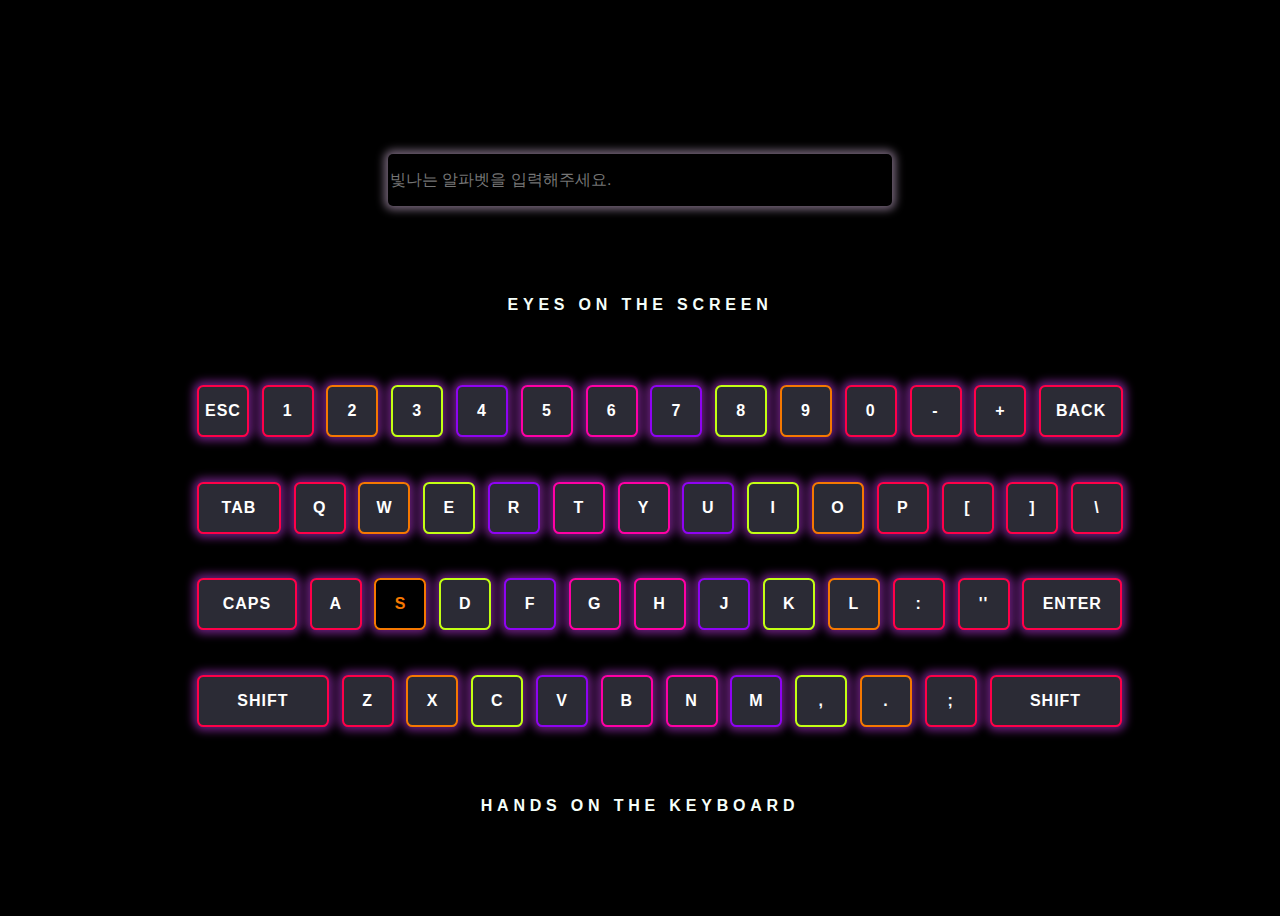
==== index.html @ 645b40df "포트폴리오 구현중" ====
<!DOCTYPE html>
<html lang="ko">
  <head>
    <meta charset="UTF-8" />
    <meta http-equiv="X-UA-Compatible" content="IE=edge" />
    <meta name="viewport" content="width=device-width, initial-scale=1.0" />
    <title>keyboard</title>
    <!--css연결-->
    <link rel="stylesheet" href="css/style.css" />
    <!--script 연결-->
    <script src="js/script.js" defer></script>
  </head>
  <body>
    <div class="wrap">
      <!-------------------------------------------------------
                        input box
      --------------------------------------------------------->
      <div class="input-wrap">
        <input id="name" onkeyup="printName()" placeholder="빛나는 알파벳을 입력해주세요." autofocus />
        <div id="result"></div>
      </div>
      <!-------------------------------------------------------
                        키보드
      --------------------------------------------------------->
      <div class="keyboard-wrap">
        <h1 class="title">Eyes on the screen</h1>
        <div class="keyboard">
          <ul class="row row-0">
            <li class="pinky border" id="esc">ESC</li>
            <li class="pinky border" id="1">1</li>
            <li class="ring border" id="2">2</li>
            <li class="middle border" id="3">3</li>
            <li class="pointer1st border" id="4">4</li>
            <li class="pointer2nd border" id="5">5</li>
            <li class="pointer2nd border" id="6">6</li>
            <li class="pointer1st border" id="7">7</li>
            <li class="middle border" id="8">8</li>
            <li class="ring border" id="9">9</li>
            <li class="pinky border" id="0">0</li>
            <li class="pinky border">-</li>
            <li class="pinky border">+</li>
            <li class="pinky border" id="back">BACK</li>
          </ul>
          <ul class="row row-1">
            <li class="pinky border" id="tab">TAB</li>
            <li class="pinky border" id="Q">Q</li>
            <li class="ring border" id="W">W</li>
            <li class="middle border" id="E">E</li>
            <li class="pointer1st border" id="R">R</li>
            <li class="pointer2nd border" id="T">T</li>
            <li class="pointer2nd border" id="Y">Y</li>
            <li class="pointer1st border" id="U">U</li>
            <li class="middle border" id="I">I</li>
            <li class="ring border" id="O">O</li>
            <li class="pinky border" id="P">P</li>
            <li class="pinky border">[</li>
            <li class="pinky border">]</li>
            <li class="pinky border">\</li>
          </ul>
          <ul class="row row-2">
            <li class="pinky border" id="caps">CAPS</li>
            <li class="pinky border" id="A">A</li>
            <li class="ring border" id="S">S</li>
            <li class="middle border" id="D">D</li>
            <li class="pointer1st border" id="F">F</li>
            <li class="pointer2nd border" id="G">G</li>
            <li class="pointer2nd border" id="H">H</li>
            <li class="pointer1st border" id="J">J</li>
            <li class="middle border" id="K">K</li>
            <li class="ring border" id="L">L</li>
            <li class="pinky border">:</li>
            <li class="pinky border">''</li>
            <li class="pinky border" id="enter">ENTER</li>
          </ul>
          <ul class="row row-3">
            <li class="pinky border" id="left-shift">SHIFT</li>
            <li class="pinky border" id="Z">Z</li>
            <li class="ring border" id="X">X</li>
            <li class="middle border" id="C">C</li>
            <li class="pointer1st border" id="V">V</li>
            <li class="pointer2nd border" id="B">B</li>
            <li class="pointer2nd border" id="N">N</li>
            <li class="pointer1st border" id="M">M</li>
            <li class="middle border">,</li>
            <li class="ring border">.</li>
            <li class="pinky border">;</li>
            <li class="pinky border" id="right-shift">SHIFT</li>
          </ul>
        </div>
        <h1 class="title">Hands on the keyboard</h1>
      </div>
      <!--alert 디자인 -->
      <div id="alert-box" class="dn">
        <div id="spinner"></div>
        <h2>Success</h2>
        <p><span>sooou</span>의 <span>메인페이지</span>로 이동하시겠습니까?</p>
        <button id="alert-btn" onclick="newPage()">OK</button>
      </div>
    </div>
  </body>
</html>
---- css/style.css ----
body {
  background-color: black;
  font-family: "Helvetica Neue", Helvetica, Arial, sans-serif;
  font-weight: 500;
  display: flex;
  justify-content: center;
  align-items: center;
  height: 100vh;
  overflow: hidden;
}

.wrap{}
/*********************************************************
                    input 스타일
*********************************************************/
.input-wrap{
  position: absolute;
  top: 20%;
  left:50%;
  transform: translate(-50%,-50%);
}

input{
  width: 500px;
  height: 50px;
  border: none;
  border-radius: 5px;
  -webkit-box-shadow:0px 0px 8px 4px rgba(224,193,232,0.5);
  -moz-box-shadow: 0px 0px 8px 4px rgba(224,193,232,0.5);
  box-shadow: 0px 0px 8px 4px rgba(224,193,232,0.5);
  background-color: #000;
  caret-color: #C3FF13;
  
}

input::placeholder{
  font-size: 16px;
}

input:focus{
  outline: none;
}

#result{
  background-color: #fff;
}






/*********************************************************
                    키보드 스타일
*********************************************************/
.keyboard-wrap{
  margin-bottom:-20%;
}

h1{
  text-align: center;
}

.title {
  color: mintcream;
  text-transform: uppercase;
  margin-top: 3em;
  margin-bottom: 3em;
  font-size: 1em;
  letter-spacing: 0.3em;
}

.keyboard {
  display: flex;
  flex-direction: column;
}

.row {
  list-style: none;
  display: flex;
}

li {
  height: 3em;
  width: 3em;
  color: #fff;
  border-radius: 0.4em;
  line-height: 3em;
  letter-spacing: 1px;
  margin: 0.4em;
  transition: 0.3s;
  text-align: center;
  font-size: 1em;
  font-weight: bold;
}

#tab {
  width: 5em;
}

#caps {
  width: 6em;
}

#left-shift {
  width: 8em;
}

#enter {
  width: 6em;
}

#right-shift {
  width: 8em;
}

#back {
  width: 5em;
}

.pinky { 
  background-color: #2B2B35;
  border: 2px solid #FF0048;
}
.pinky.selected {
  color: #FF0048;
}

.ring { 
  background-color:#2B2B35;
  border: 2px solid #F57801;
}
.ring.selected {
  color: #F57801;
}

.middle { 
  background-color:#2B2B35;
  border: 2px solid #C3FF13;
}
.middle.selected {
  color:#C3FF13;
}

.pointer1st { 
  background-color:#2B2B35;
  border: 2px solid #8E03F3;
}
.pointer1st.selected {
  color:#8E03F3;
}

.pointer2nd { 
  background-color:#2B2B35;
  border: 2px solid #FF00A4;
}
.pointer2nd.selected {
  color:#FF00A4;
}

li.border{
  -webkit-box-shadow:0px 0px 8px 4px rgba(204,62,240,0.5);
  -moz-box-shadow: 0px 0px 8px 4px rgba(204,62,240,0.5);
  box-shadow: 0px 0px 8px 4px rgba(204,62,240,0.5);
}

.fill-out-key {
  background-color:#2B2B35;
  border: 2px solid slategrey;
}

.selected {
  background-color: transparent;
  	-webkit-animation: vibrate-1 0.3s linear infinite both;
	        animation: vibrate-1 0.3s linear infinite both;
}

/*********************************************************
                    키보드  애니메이션효과
*******************************************************/
.hit {
	-webkit-animation: hit 0.3s cubic-bezier(0.390, 0.575, 0.565, 1.000) both;
	        animation: hit 0.3s cubic-bezier(0.390, 0.575, 0.565, 1.000) both;
}

@-webkit-keyframes hit {
  0% {
    -webkit-transform: scale(1.2);
            transform: scale(1.2);
  }
  100% {
    -webkit-transform: scale(1);
            transform: scale(1);
  }
}
@keyframes hit {
  0% {
    -webkit-transform: scale(1.2);
            transform: scale(1.2);
  }
  100% {
    -webkit-transform: scale(1);
            transform: scale(1);
  }
}

@-webkit-keyframes vibrate-1 {
  0% {
    -webkit-transform: translate(0);
            transform: translate(0);
  }
  20% {
    -webkit-transform: translate(-2px, 2px);
            transform: translate(-2px, 2px);
  }
  40% {
    -webkit-transform: translate(-2px, -2px);
            transform: translate(-2px, -2px);
  }
  60% {
    -webkit-transform: translate(2px, 2px);
            transform: translate(2px, 2px);
  }
  80% {
    -webkit-transform: translate(2px, -2px);
            transform: translate(2px, -2px);
  }
  100% {
    -webkit-transform: translate(0);
            transform: translate(0);
  }
}
@keyframes vibrate-1 {
  0% {
    -webkit-transform: translate(0);
            transform: translate(0);
  }
  20% {
    -webkit-transform: translate(-2px, 2px);
            transform: translate(-2px, 2px);
  }
  40% {
    -webkit-transform: translate(-2px, -2px);
            transform: translate(-2px, -2px);
  }
  60% {
    -webkit-transform: translate(2px, 2px);
            transform: translate(2px, 2px);
  }
  80% {
    -webkit-transform: translate(2px, -2px);
            transform: translate(2px, -2px);
  }
  100% {
    -webkit-transform: translate(0);
            transform: translate(0);
  }
}

/********************************************************
                      alert디자인
**********************************************************/
#alert-box{
  background-color:#fff;
  padding: 20px;
  color: #000;
  border-radius: 5px;
  width: 400px;
  height: 300px;
  position: absolute;
  top: 0;
  left: 50%;
  transform: translateX(-50%);
  /* display: none; */
}

#spinner{
  width: 40px;
  height: 40px;
  border: 5px solid rgba(255,255,255,.1);
  border-right: 5px solid #1dab1d;
  border-radius: 50%;
  animation: spinner 1s linear infinite;
  margin-bottom: 50px;
  margin-left: 40%;
  margin-top:30px;
}
@keyframes spinner {
  from {
    transform: rotate(0deg);
  } to {
    transform: rotate(360deg);
  }
}


#alert-box h2{
  text-align: center;
  font-size: 30px;
  color: #333;
  font-weight: bold;
}

#alert-box p{
  text-align: center;
  font-size: 16px;
}

#alert-box span{
  font-size: 18px;
  font-weight: bold;
  color:#008001;
}

#alert-box button{
  width:150px;
  height: 40px;
  position: absolute;
  bottom: 10%;
  left: 50%;
  transform: translateX(-50%);
  border: none;
  background-color: #2b78c0;
  border-radius: 10px;
  color: #fff;
}

.dn{
  display: none;
}
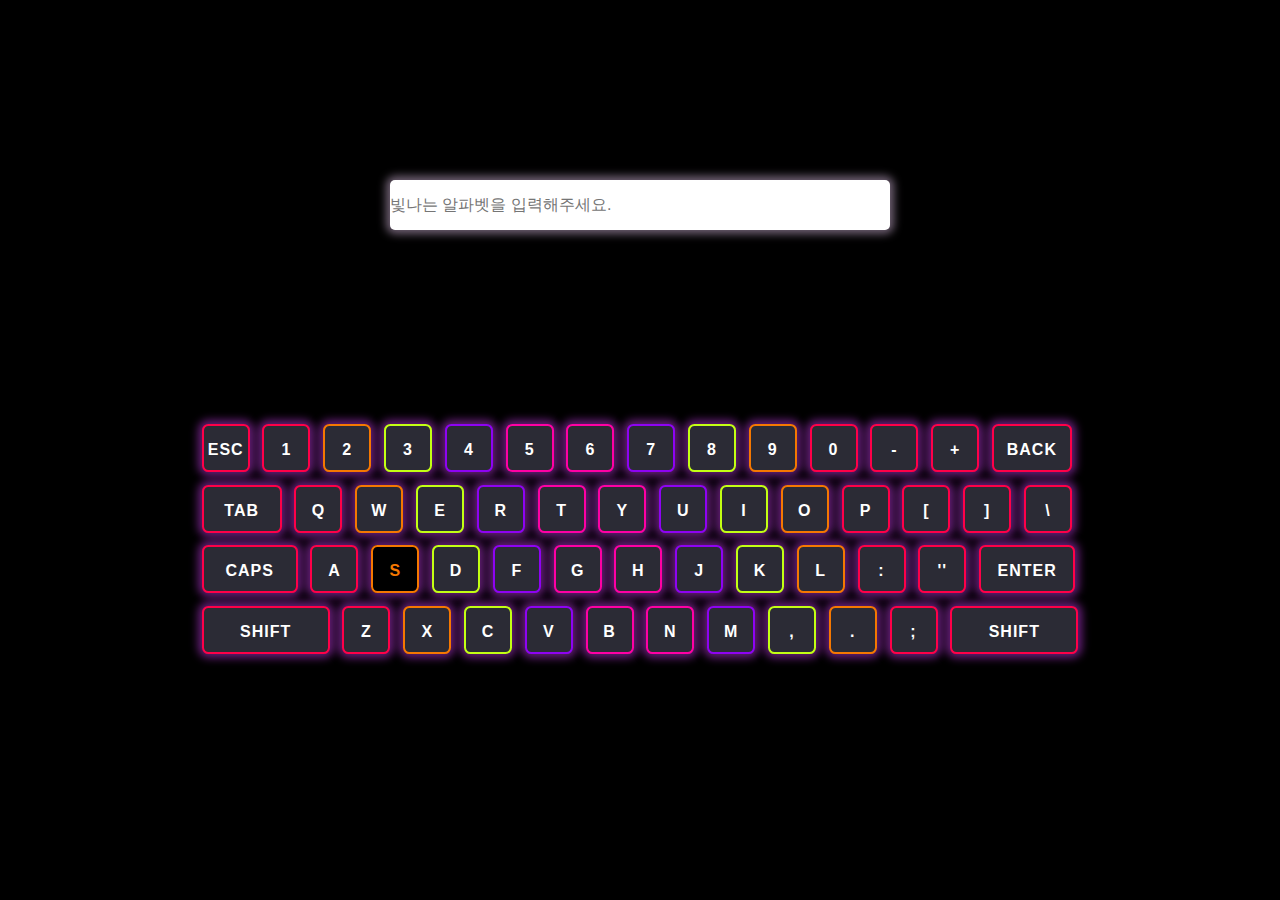
==== commit 6d9ab0b4: "개인페이지 제작중" ====
--- a/index.html
+++ b/index.html
@@ -6,6 +6,7 @@
     <meta name="viewport" content="width=device-width, initial-scale=1.0" />
     <title>keyboard</title>
     <!--css연결-->
+    <link rel="stylesheet" href="css/reset.css">
     <link rel="stylesheet" href="css/style.css" />
     <!--script 연결-->
     <script src="js/script.js" defer></script>
@@ -16,14 +17,14 @@
                         input box
       --------------------------------------------------------->
       <div class="input-wrap">
+        <div id="result"></div>
         <input id="name" onkeyup="printName()" placeholder="빛나는 알파벳을 입력해주세요." autofocus />
-        <div id="result"></div>
       </div>
       <!-------------------------------------------------------
                         키보드
       --------------------------------------------------------->
       <div class="keyboard-wrap">
-        <h1 class="title">Eyes on the screen</h1>
+        <!-- <h1 class="title">Eyes on the screen</h1> -->
         <div class="keyboard">
           <ul class="row row-0">
             <li class="pinky border" id="esc">ESC</li>
@@ -87,7 +88,7 @@
             <li class="pinky border" id="right-shift">SHIFT</li>
           </ul>
         </div>
-        <h1 class="title">Hands on the keyboard</h1>
+        <!-- <h1 class="title">Hands on the keyboard</h1> -->
       </div>
       <!--alert 디자인 -->
       <div id="alert-box" class="dn">
--- a/css/style.css
+++ b/css/style.css
@@ -9,7 +9,7 @@
   overflow: hidden;
 }
 
-.wrap{}
+/* .wrap{} */
 /*********************************************************
                     input 스타일
 *********************************************************/
@@ -28,7 +28,7 @@
   -webkit-box-shadow:0px 0px 8px 4px rgba(224,193,232,0.5);
   -moz-box-shadow: 0px 0px 8px 4px rgba(224,193,232,0.5);
   box-shadow: 0px 0px 8px 4px rgba(224,193,232,0.5);
-  background-color: #000;
+  background-color: #fff;
   caret-color: #C3FF13;
   
 }
@@ -42,7 +42,12 @@
 }
 
 #result{
-  background-color: #fff;
+  background-color: #000;
+  color: #fff;
+  font-size: 30px;
+  font-weight: bold;
+  text-align: center;
+  margin-bottom: 50px;
 }
 
 
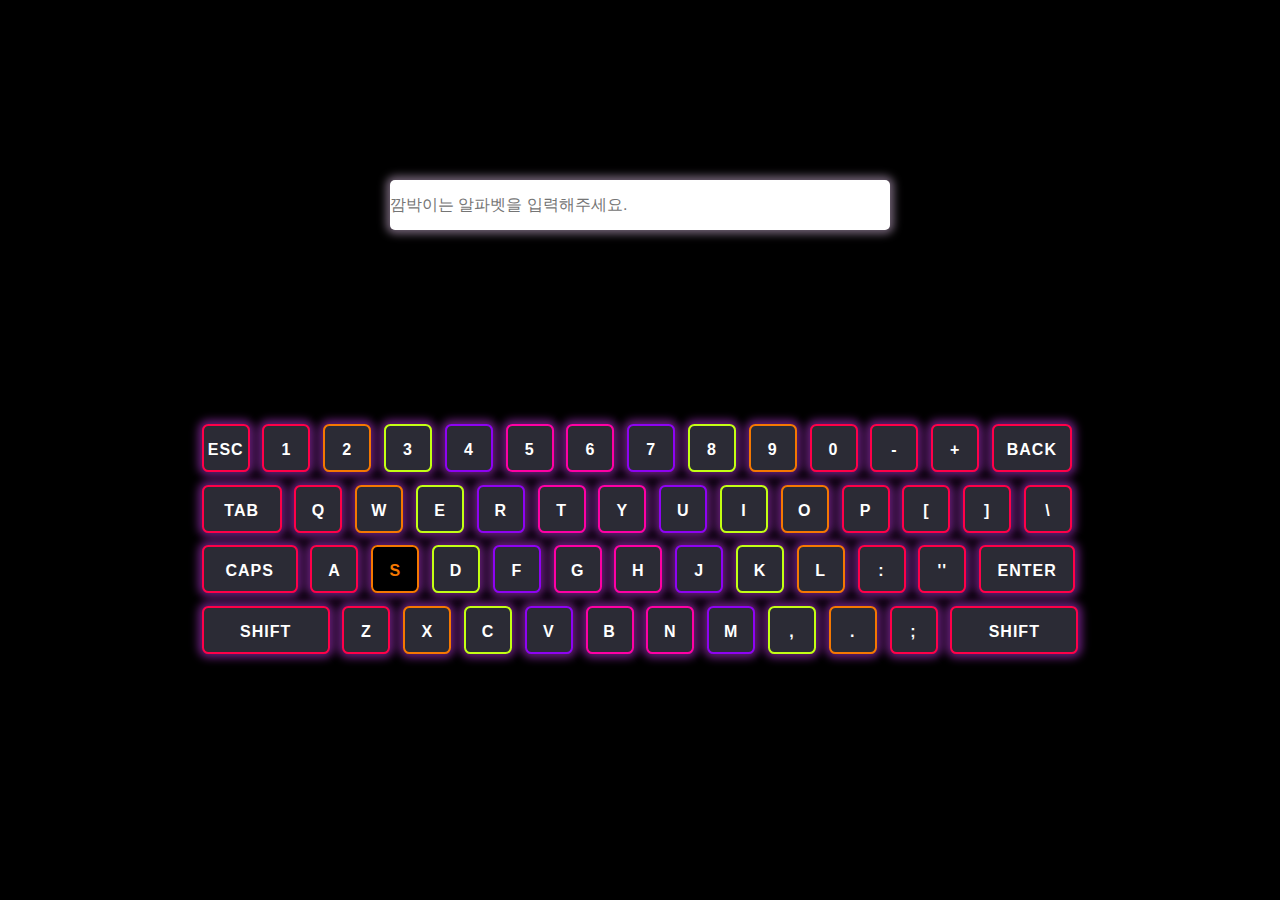
==== commit 963d621f: "텍스트수정" ====
--- a/index.html
+++ b/index.html
@@ -18,7 +18,7 @@
       --------------------------------------------------------->
       <div class="input-wrap">
         <div id="result"></div>
-        <input id="name" onkeyup="printName()" placeholder="빛나는 알파벳을 입력해주세요." autofocus />
+        <input id="name" onkeyup="printName()" placeholder="깜박이는 알파벳을 입력해주세요." autofocus />
       </div>
       <!-------------------------------------------------------
                         키보드
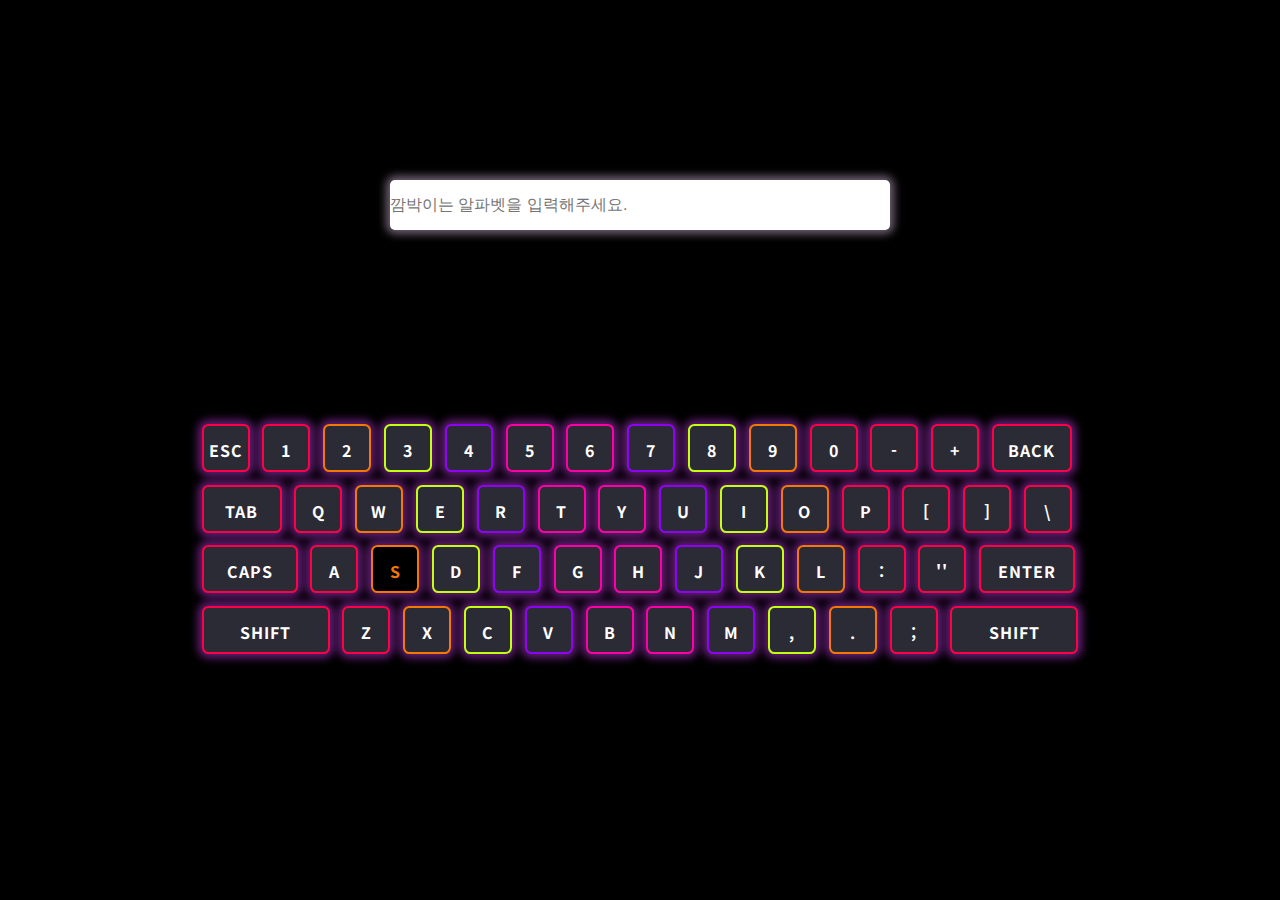
==== commit 78c86651: "서브 추가 중" ====
--- a/index.html
+++ b/index.html
@@ -8,12 +8,16 @@
     <!--css연결-->
     <link rel="stylesheet" href="css/reset.css">
     <link rel="stylesheet" href="css/style.css" />
+    <!--구글폰트 연결-->
+    <link rel="preconnect" href="https://fonts.googleapis.com">
+    <link rel="preconnect" href="https://fonts.gstatic.com" crossorigin>
+    <link href="https://fonts.googleapis.com/css2?family=Gamja+Flower&family=Noto+Sans+KR&display=swap" rel="stylesheet">
     <!--script 연결-->
     <script src="js/script.js" defer></script>
   </head>
   <body>
     <div class="wrap">
-      <!-------------------------------------------------------
+      <!-----------------------------------s--------------------
                         input box
       --------------------------------------------------------->
       <div class="input-wrap">
--- a/css/style.css
+++ b/css/style.css
@@ -1,6 +1,7 @@
+@import url('https://fonts.googleapis.com/css2?family=Gamja+Flower&family=Noto+Sans+KR&display=swap');
 body {
-  background-color: black;
-  font-family: "Helvetica Neue", Helvetica, Arial, sans-serif;
+  background-color: #000;
+  font-family: 'Noto Sans KR', sans-serif;
   font-weight: 500;
   display: flex;
   justify-content: center;
